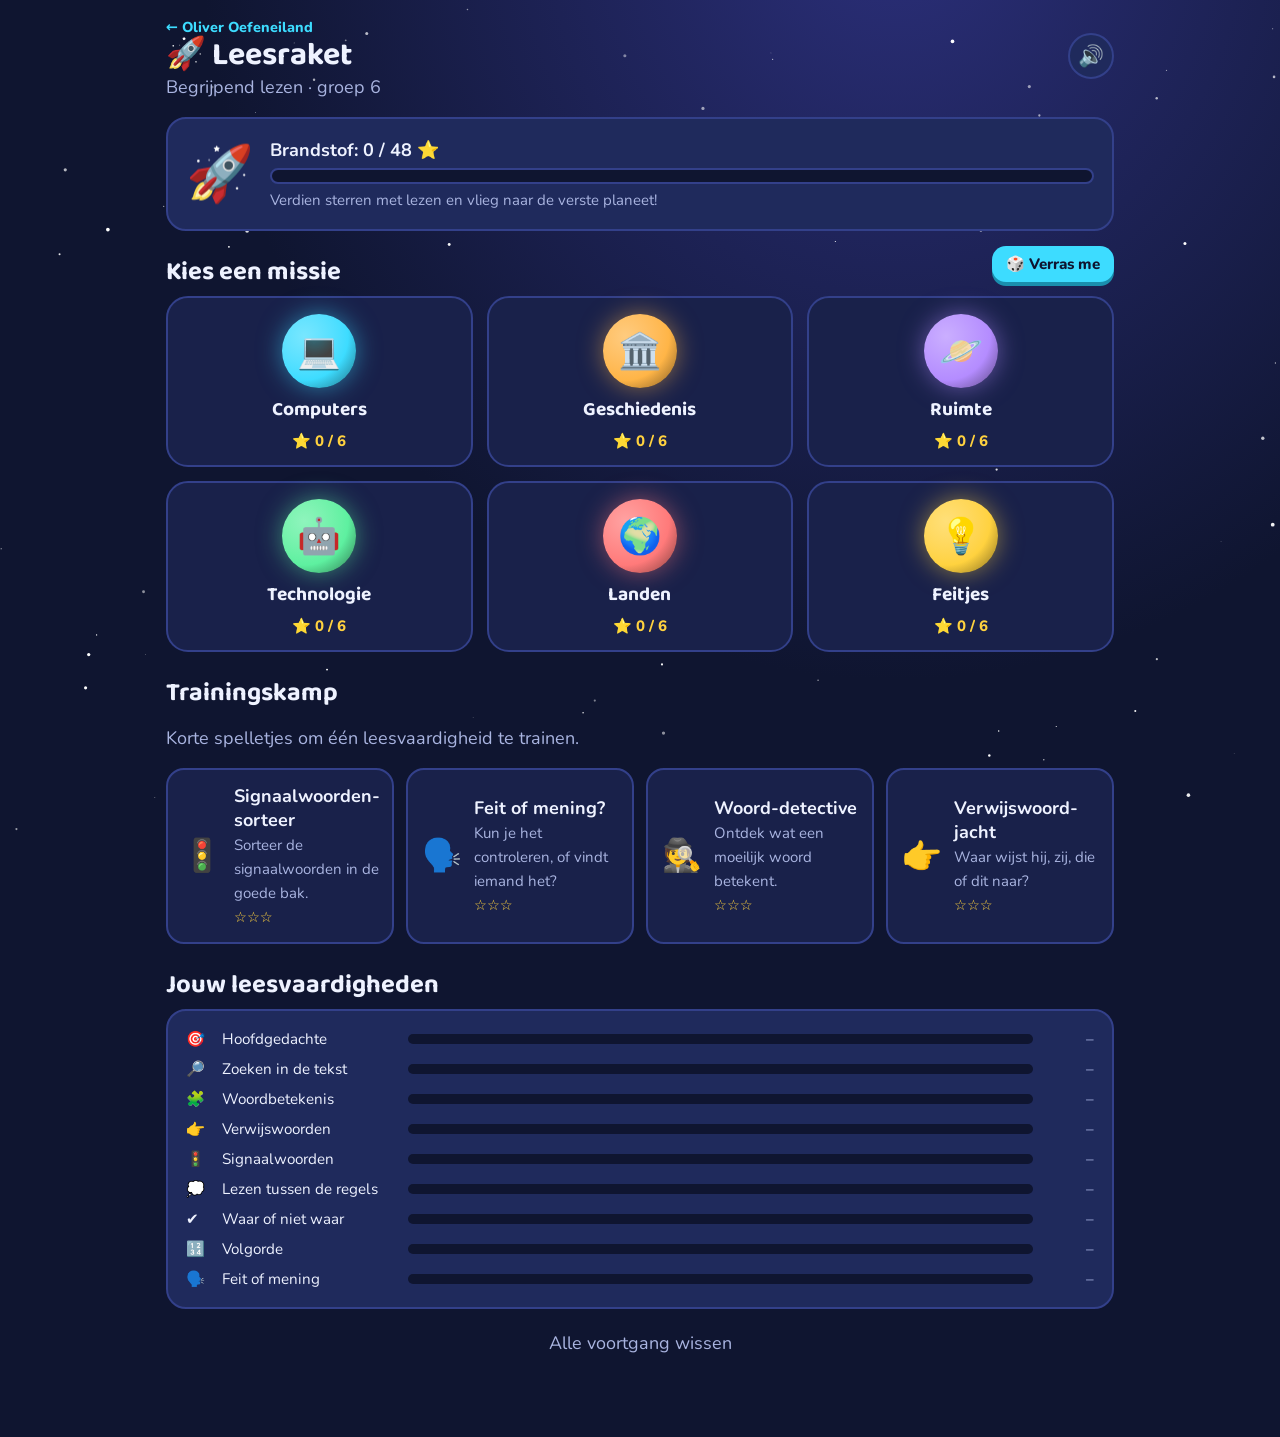
==== begrijpend-lezen-groep-6/index.html @ 2e1a2558 "Voeg Oliver school project toe Begrijpend lezen groep 6, Kapitein van de Polder en de startpagina.  " ====
<!DOCTYPE html>
<html lang="nl">
<head>
  <meta charset="UTF-8">
  <meta name="viewport" content="width=device-width, initial-scale=1, viewport-fit=cover">
  <meta name="theme-color" content="#0f1530">
  <meta name="apple-mobile-web-app-capable" content="yes">
  <title>Leesraket</title>
  <link rel="preconnect" href="https://fonts.googleapis.com">
  <link rel="stylesheet" href="https://fonts.googleapis.com/css2?family=Baloo+2:wght@600;800&family=Nunito:wght@400;700;800&display=swap">
  <link rel="stylesheet" href="style.css">
</head>
<body>
  <canvas id="stars" aria-hidden="true"></canvas>

  <header class="top">
    <div class="wrap top-row">
      <div>
        <a class="home-link" href="../index.html">← Oliver Oefeneiland</a>
        <h1>🚀 Leesraket</h1>
        <p class="sub">Begrijpend lezen · groep 6</p>
      </div>
      <button class="icon-btn" id="soundBtn" title="Geluid aan/uit">🔊</button>
    </div>
  </header>

  <main class="wrap">

    <!-- ===== HOME ===== -->
    <section id="home" class="screen">
      <div class="panel fuel-panel">
        <div class="fuel-rocket" id="fuelRocket">🚀</div>
        <div class="fuel-info">
          <b>Brandstof: <span id="fuelNum">0</span> / <span id="fuelMax">48</span> ⭐</b>
          <div class="fuel-bar"><span id="fuelBar"></span></div>
          <small id="fuelText">Verdien sterren met lezen en vlieg naar de verste planeet!</small>
        </div>
      </div>

      <div class="section-head">
        <h2>Kies een missie</h2>
        <button class="btn small" id="randomBtn">🎲 Verras me</button>
      </div>
      <div class="planets" id="planets"></div>

      <h2>Trainingskamp</h2>
      <p class="muted">Korte spelletjes om één leesvaardigheid te trainen.</p>
      <div class="games" id="games"></div>

      <h2>Jouw leesvaardigheden</h2>
      <div class="panel skills" id="skills"></div>
      <p class="reset-row"><button class="link-btn" id="resetBtn">Alle voortgang wissen</button></p>
    </section>

    <!-- ===== ONDERWERP ===== -->
    <section id="topic" class="screen hidden">
      <button class="link-btn" data-home>← terug naar de missies</button>
      <h2 id="topicTitle"></h2>
      <div class="text-cards" id="textCards"></div>
    </section>

    <!-- ===== LEZEN ===== -->
    <section id="read" class="screen hidden">
      <div class="quiz-head">
        <button class="link-btn" id="readBack">← terug</button>
        <span id="readTopic" class="tag"></span>
      </div>
      <div class="tip-box">
        <b>🧠 Leestip:</b> <span id="readTip"></span>
      </div>
      <article class="tablet" id="readText"></article>
      <div class="actions">
        <button class="btn" id="startQuizBtn">Klaar met lezen · start de missie 🚀</button>
      </div>
    </section>

    <!-- ===== VRAGEN ===== -->
    <section id="quiz" class="screen hidden">
      <div class="quiz-head">
        <button class="link-btn" id="quitBtn">✕ stoppen</button>
        <span id="qCounter">Vraag 1 van 7</span>
        <span id="qStreak" class="streak"></span>
      </div>
      <div class="launch"><div class="launch-track"></div><div id="qRocket" class="launch-rocket">🚀</div><div class="launch-goal" id="qGoal">🪐</div></div>

      <div class="quiz-grid">
        <div class="text-side">
          <button class="btn ghost small text-toggle" id="textToggle">📖 Tekst tonen</button>
          <article class="tablet compact" id="quizText"></article>
        </div>
        <div class="panel q-side">
          <span id="qSkill" class="tag"></span>
          <h3 id="qText" class="question"></h3>
          <div id="qBody"></div>
          <div id="feedback" class="feedback hidden"></div>
          <div class="actions"><button class="btn hidden" id="nextBtn">Volgende ▶</button></div>
        </div>
      </div>
    </section>

    <!-- ===== RESULTAAT ===== -->
    <section id="result" class="screen hidden">
      <div class="panel result">
        <div class="result-emoji" id="resEmoji">🪐</div>
        <h2 id="resTitle">Missie geslaagd!</h2>
        <div class="big-stars" id="resStars"></div>
        <p id="resText"></p>
        <div id="resSkills" class="res-skills"></div>
        <div class="actions center">
          <button class="btn" id="resNext">Volgende missie ▶</button>
          <button class="btn ghost" id="resAgain">Nog een keer</button>
          <button class="btn ghost" data-home>Naar de missies</button>
        </div>
        <h3>Nakijken</h3>
        <ol class="review" id="resReview"></ol>
      </div>
    </section>

    <!-- ===== MINI-SPEL ===== -->
    <section id="game" class="screen hidden">
      <div class="quiz-head">
        <button class="link-btn" data-home>← terug</button>
        <span id="gameTitle"></span>
        <span id="gameCount" class="tag"></span>
      </div>
      <div class="panel" id="gameBody"></div>
    </section>
  </main>

  <div id="confetti" class="confetti" aria-hidden="true"></div>

  <script src="teksten.js"></script>
  <script src="spel.js"></script>
</body>
</html>
---- begrijpend-lezen-groep-6/style.css ----
/* Leesraket – ruimte-thema (bewust één donkere look; de leestekst staat op een lichte 'tablet') */
:root {
  --space: #0f1530;
  --space-2: #19214a;
  --panel: #1f2a5c;
  --panel-line: #33408a;
  --text: #eef2ff;
  --muted: #a9b4e0;
  --cyan: #3ddcff;
  --star: #ffd23f;
  --pink: #ff6ad5;
  --good: #4ee69a;
  --good-bg: rgba(78, 230, 154, .16);
  --bad: #ff6b7a;
  --bad-bg: rgba(255, 107, 122, .16);
  --paper: #fffaf0;
  --ink: #1d2340;
  --mark: #fff0a8;
  --display: "Baloo 2", "Trebuchet MS", system-ui, sans-serif;
  --body: "Nunito", "Trebuchet MS", system-ui, sans-serif;
  color-scheme: dark;
}

* { box-sizing: border-box; }
body {
  margin: 0; min-height: 100vh; font-family: var(--body); font-size: 18px; color: var(--text);
  background: radial-gradient(ellipse at 70% -10%, #2b2f7a 0%, var(--space) 55%) fixed, var(--space);
}
#stars { position: fixed; inset: 0; width: 100%; height: 100%; z-index: -1; }
button, input, a { touch-action: manipulation; -webkit-tap-highlight-color: transparent; }
.hidden { display: none !important; }
.muted { color: var(--muted); }
.wrap { max-width: 980px; margin: 0 auto; padding-inline: 16px; }
main.wrap { padding-block: 4px 60px; }
h1, h2, h3 { font-family: var(--display); line-height: 1.15; text-wrap: balance; }
h2 { font-size: 1.6rem; margin: 26px 0 10px; }

/* ---------- kop ---------- */
.top { padding-block: 14px 4px; }
.top-row { display: flex; justify-content: space-between; align-items: center; gap: 12px; }
.top h1 { margin: 0; font-size: 2rem; }
.sub { margin: 0; color: var(--muted); }
.home-link { color: var(--cyan); text-decoration: none; font-weight: 800; font-size: .9rem; }
.home-link:hover { text-decoration: underline; }
.icon-btn { flex-shrink: 0; width: 46px; height: 46px; border-radius: 50%; border: 2px solid var(--panel-line); background: var(--panel); font-size: 1.3rem; cursor: pointer; }

/* ---------- bouwstenen ---------- */
.panel { background: var(--panel); border: 2px solid var(--panel-line); border-radius: 20px; padding: 18px; }
.btn {
  font: inherit; font-weight: 800; border: none; border-radius: 14px; padding: 12px 20px; cursor: pointer;
  background: var(--cyan); color: var(--space); box-shadow: 0 4px 0 #1a8fae;
}
.btn:active { transform: translateY(3px); box-shadow: 0 1px 0 #1a8fae; }
.btn.ghost { background: transparent; color: var(--cyan); border: 2px solid var(--cyan); box-shadow: none; }
.btn.small { padding: 8px 14px; font-size: .95rem; }
.btn:focus-visible, .link-btn:focus-visible, .opt:focus-visible { outline: 3px solid var(--star); outline-offset: 2px; }
.link-btn { background: none; border: none; color: var(--muted); font: inherit; cursor: pointer; padding: 4px 0; }
.tag { display: inline-block; background: rgba(61, 220, 255, .15); color: var(--cyan); border-radius: 999px; padding: 3px 12px; font-size: .85rem; font-weight: 800; }
.actions { display: flex; flex-wrap: wrap; gap: 10px; justify-content: flex-end; margin-top: 16px; }
.actions.center { justify-content: center; }

/* ---------- home ---------- */
.fuel-panel { display: flex; align-items: center; gap: 16px; margin-top: 10px; }
.fuel-rocket { font-size: 3.4rem; animation: hover 2.4s ease-in-out infinite; }
@keyframes hover { 50% { transform: translateY(-8px) rotate(4deg); } }
.fuel-info { flex: 1; min-width: 0; display: grid; gap: 6px; }
.fuel-bar { height: 16px; border-radius: 99px; background: var(--space); overflow: hidden; border: 2px solid var(--panel-line); }
.fuel-bar span { display: block; height: 100%; width: 0; background: linear-gradient(90deg, var(--star), var(--pink)); transition: width .8s; }
.fuel-info small { color: var(--muted); }

.section-head { display: flex; align-items: center; justify-content: space-between; gap: 10px; flex-wrap: wrap; }
.section-head h2 { margin-bottom: 10px; }
.planets { display: grid; grid-template-columns: repeat(3, 1fr); gap: 14px; }
.planet {
  position: relative; font: inherit; color: inherit; cursor: pointer; text-align: center;
  background: var(--space-2); border: 2px solid var(--panel-line); border-radius: 22px; padding: 16px 10px 14px;
  display: grid; gap: 6px; justify-items: center; transition: transform .15s, border-color .15s;
}
.planet:hover { transform: translateY(-4px); border-color: var(--pc); }
.planet-ball {
  width: 74px; height: 74px; border-radius: 50%; display: grid; place-items: center; font-size: 2.2rem;
  background: radial-gradient(circle at 30% 30%, color-mix(in srgb, var(--pc) 70%, white), var(--pc) 60%, color-mix(in srgb, var(--pc) 50%, black));
  box-shadow: 0 0 24px color-mix(in srgb, var(--pc) 50%, transparent);
}
.planet b { font-family: var(--display); font-size: 1.2rem; }
.planet small { color: var(--star); font-weight: 800; }

.games { display: grid; grid-template-columns: repeat(auto-fill, minmax(210px, 1fr)); gap: 12px; }
.game-tile {
  font: inherit; color: inherit; text-align: left; cursor: pointer; display: flex; gap: 12px; align-items: center;
  background: var(--space-2); border: 2px solid var(--panel-line); border-radius: 18px; padding: 14px;
}
.game-tile:hover { border-color: var(--cyan); }
.game-tile .ge { font-size: 2rem; }
.game-tile b { display: block; }
.game-tile small { color: var(--muted); }
.game-tile .gs { color: var(--star); font-weight: 800; font-size: .9rem; }

.skills { display: grid; gap: 10px; }
.skill-row { display: grid; grid-template-columns: 1.6rem minmax(0, 11rem) 1fr 3.2rem; gap: 10px; align-items: center; font-size: .95rem; }
.skill-row .bar { height: 10px; background: var(--space); border-radius: 99px; overflow: hidden; }
.skill-row .bar span { display: block; height: 100%; background: var(--good); border-radius: 99px; }
.skill-row .pct { text-align: right; color: var(--muted); font-variant-numeric: tabular-nums; }
.reset-row { text-align: center; }

/* ---------- onderwerp ---------- */
.text-cards { display: grid; gap: 14px; }
.text-card {
  font: inherit; color: inherit; text-align: left; cursor: pointer; display: flex; align-items: center; gap: 16px;
  background: var(--panel); border: 2px solid var(--panel-line); border-radius: 20px; padding: 16px;
}
.text-card:hover { border-color: var(--cyan); }
.text-card .te { font-size: 2.6rem; }
.text-card b { font-family: var(--display); font-size: 1.3rem; display: block; }
.text-card small { color: var(--star); font-weight: 800; }
.text-card .go { margin-left: auto; color: var(--cyan); font-weight: 800; white-space: nowrap; }

/* ---------- lezen ---------- */
.quiz-head { display: flex; justify-content: space-between; align-items: center; gap: 10px; color: var(--muted); font-weight: 800; margin: 6px 0 10px; }
.tip-box { background: rgba(255, 210, 63, .12); border: 2px dashed rgba(255, 210, 63, .5); border-radius: 14px; padding: 10px 14px; margin-bottom: 12px; }
.tablet {
  background: var(--paper); color: var(--ink); border-radius: 18px; padding: 22px 24px;
  box-shadow: 0 0 0 6px #2a3470, 0 14px 40px rgba(0, 0, 0, .45); line-height: 1.7; font-size: 1.12rem;
}
.tablet h2 { margin: 0 0 12px; color: var(--ink); font-size: 1.7rem; display: flex; gap: 10px; align-items: center; }
.tablet p { margin: 0 0 14px; max-width: 65ch; position: relative; padding-left: 26px; }
.tablet p::before {
  content: attr(data-n); position: absolute; left: 0; top: .3em; width: 18px; height: 18px; border-radius: 50%;
  background: #e2e6f7; color: #56608f; font-size: .7rem; font-weight: 800; display: grid; place-items: center; line-height: 1;
}
.zin { border-radius: 6px; transition: background .15s; }
.tablet.pick .zin { cursor: pointer; background: #e2f5fd; border-bottom: 2px dashed #1aa7cf; box-decoration-break: clone; -webkit-box-decoration-break: clone; }
.tablet.pick .zin:hover { background: var(--mark); }
.zin.good { background: #b8f5d2 !important; }
.zin.bad { background: #ffc9cf !important; }

/* ---------- vragen ---------- */
.launch { position: relative; height: 44px; margin-bottom: 14px; }
.launch-track { position: absolute; left: 0; right: 0; top: 50%; height: 4px; transform: translateY(-50%); background: repeating-linear-gradient(90deg, var(--panel-line) 0 10px, transparent 10px 18px); }
.launch-rocket { position: absolute; top: 2px; left: 0; font-size: 1.9rem; transform: rotate(45deg); transition: left .6s cubic-bezier(.3, 1.4, .5, 1); }
.launch-goal { position: absolute; right: 0; top: 0; font-size: 2rem; }
.streak { color: var(--star); }

.quiz-grid { display: grid; grid-template-columns: minmax(0, 1fr) minmax(0, 1fr); gap: 18px; align-items: start; }
.text-side { position: sticky; top: 10px; max-height: calc(100vh - 20px); overflow: auto; border-radius: 18px; padding: 6px; }
.text-toggle { display: none; }
.tablet.compact { font-size: 1rem; padding: 18px; line-height: 1.6; }
.tablet.compact h2 { font-size: 1.3rem; }
.question { font-size: 1.3rem; margin: 10px 0 14px; line-height: 1.35; font-family: var(--body); font-weight: 800; }
.question b { color: var(--star); }

.options { display: grid; gap: 10px; }
.opt {
  display: flex; align-items: center; gap: 12px; text-align: left; font: inherit; color: inherit; cursor: pointer;
  background: var(--space-2); border: 2px solid var(--panel-line); border-radius: 14px; padding: 12px 14px; transition: transform .1s, border-color .1s;
}
.opt:hover:not(:disabled) { border-color: var(--cyan); transform: translateX(4px); }
.opt .letter { flex-shrink: 0; width: 32px; height: 32px; border-radius: 50%; background: var(--cyan); color: var(--space); display: grid; place-items: center; font-weight: 800; }
.opt:disabled { cursor: default; }
.opt.correct { border-color: var(--good); background: var(--good-bg); }
.opt.correct .letter { background: var(--good); }
.opt.wrong { border-color: var(--bad); background: var(--bad-bg); animation: shake .35s; }
.opt.wrong .letter { background: var(--bad); }
.tf-row { display: grid; grid-template-columns: repeat(3, 1fr); gap: 8px; }
.tf-row .opt { justify-content: center; text-align: center; padding: 14px 8px; font-weight: 800; }
.statement { background: var(--paper); color: var(--ink); border-radius: 14px; padding: 14px 16px; font-weight: 800; margin-bottom: 12px; }
.pick-hint { color: var(--cyan); font-weight: 800; }
@keyframes shake { 25% { transform: translateX(-6px); } 75% { transform: translateX(6px); } }

.order-done { padding-left: 24px; margin: 4px 0 12px; display: grid; gap: 6px; }
.order-done li { background: var(--good-bg); border: 2px solid var(--good); border-radius: 12px; padding: 8px 12px; font-weight: 800; animation: pop .25s; }
@keyframes pop { from { transform: scale(.9); opacity: 0; } }

.feedback { margin-top: 14px; padding: 12px 16px; border-radius: 14px; line-height: 1.45; animation: pop .2s; }
.feedback.good { background: var(--good-bg); border-left: 6px solid var(--good); }
.feedback.bad { background: var(--bad-bg); border-left: 6px solid var(--bad); }
.feedback .big { display: block; font-size: 1.15rem; font-weight: 800; margin-bottom: 2px; }
.feedback .tip { display: block; margin-top: 6px; color: var(--muted); font-size: .95rem; }

/* ---------- resultaat ---------- */
.result { text-align: center; margin-top: 10px; }
.result-emoji { font-size: 4.5rem; animation: hover 2s ease-in-out infinite; }
.result h2 { margin-top: 4px; }
.big-stars { font-size: 2.6rem; letter-spacing: 6px; color: var(--star); }
.res-skills { display: flex; flex-wrap: wrap; gap: 8px; justify-content: center; margin: 10px 0; }
.res-skills span { border-radius: 999px; padding: 4px 12px; font-weight: 800; font-size: .9rem; }
.res-skills .ok { background: var(--good-bg); color: var(--good); }
.res-skills .no { background: var(--bad-bg); color: var(--bad); }
.review { text-align: left; padding-left: 22px; line-height: 1.45; }
.review li { margin-bottom: 10px; }
.review .ans { color: var(--muted); font-size: .95rem; }

/* ---------- mini-spellen ---------- */
.sort-card {
  margin: 6px auto 16px; max-width: 440px; background: var(--paper); color: var(--ink); border-radius: 16px;
  padding: 18px; text-align: center; font-size: 1.35rem; font-weight: 800; animation: pop .25s;
}
.sort-card small { display: block; font-size: .95rem; color: #c0283a; margin-top: 6px; }
.bins { display: grid; grid-template-columns: repeat(2, 1fr); gap: 10px; }
.bin {
  font: inherit; color: inherit; cursor: pointer; min-height: 96px; padding: 10px 8px;
  background: var(--space-2); border: 2px dashed var(--panel-line); border-radius: 16px;
  display: flex; flex-direction: column; align-items: center; gap: 6px;
}
.bin b { font-size: 1.05rem; }
.bin-items { display: flex; flex-wrap: wrap; gap: 4px; justify-content: center; }
.bin-items span { background: var(--good-bg); color: var(--good); border-radius: 999px; padding: 1px 8px; font-size: .8rem; font-weight: 800; }
.bin.flash { border-color: var(--good); background: var(--good-bg); }
.bin.shake { border-color: var(--bad); animation: shake .35s; }
.game-intro { text-align: center; }
.game-intro .ge { font-size: 4rem; }

/* ---------- confetti ---------- */
.confetti { position: fixed; inset: 0; pointer-events: none; overflow: hidden; z-index: 50; }
.confetti span { position: absolute; top: -40px; font-size: 1.6rem; animation: fall 1.8s ease-in forwards; }
@keyframes fall { to { transform: translateY(110vh) rotate(540deg); opacity: .5; } }

/* ---------- telefoon ---------- */
@media (max-width: 820px) {
  .quiz-grid { grid-template-columns: 1fr; }
  .text-side { position: static; max-height: none; overflow: visible; padding: 0; }
  .text-toggle { display: inline-block; margin-bottom: 10px; }
  .text-side.closed .tablet { display: none; }
}
@media (max-width: 560px) {
  body { font-size: 16px; }
  .top h1 { font-size: 1.6rem; }
  h2 { font-size: 1.35rem; }
  .panel { padding: 14px; }
  .tablet { padding: 16px 14px; font-size: 1.05rem; }
  .tablet p { padding-left: 22px; }
  .planets { grid-template-columns: repeat(2, 1fr); gap: 10px; }
  .planet-ball { width: 60px; height: 60px; font-size: 1.8rem; }
  .skill-row { grid-template-columns: 1.4rem minmax(0, 1fr) 4rem 2.8rem; gap: 6px; font-size: .85rem; }
  .question { font-size: 1.15rem; }
  .tf-row .opt { font-size: .9rem; padding: 12px 4px; }
  .actions .btn { flex: 1 1 auto; }
  .text-card { padding: 12px; gap: 10px; }
  .text-card .te { font-size: 2rem; }
  .text-card .go { display: none; }
  .fuel-rocket { font-size: 2.6rem; }
}
@media (prefers-reduced-motion: reduce) { * { animation: none !important; transition: none !important; } }
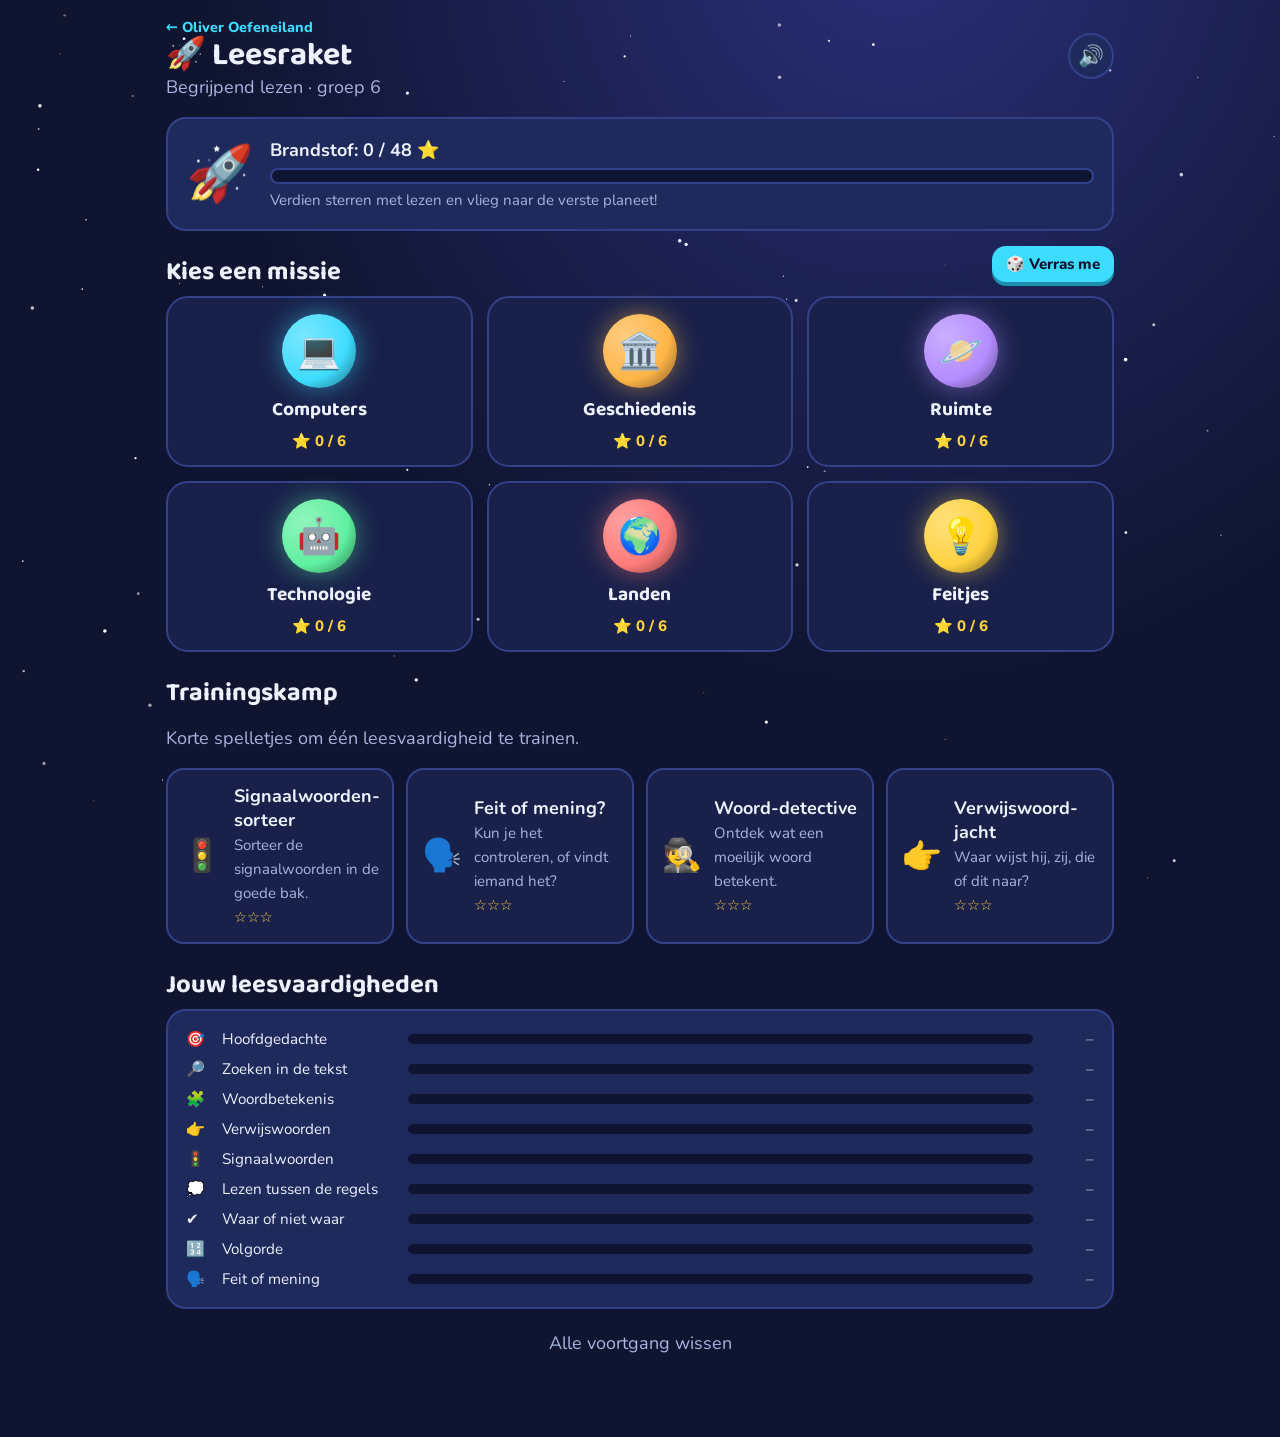
==== commit a13c820f: "Zet versienummers achter scripts en stylesheets tegen oude versies uit de cache Co-Authored-By: Clau" ====
--- a/begrijpend-lezen-groep-6/index.html
+++ b/begrijpend-lezen-groep-6/index.html
@@ -8,7 +8,7 @@
   <title>Leesraket</title>
   <link rel="preconnect" href="https://fonts.googleapis.com">
   <link rel="stylesheet" href="https://fonts.googleapis.com/css2?family=Baloo+2:wght@600;800&family=Nunito:wght@400;700;800&display=swap">
-  <link rel="stylesheet" href="style.css">
+  <link rel="stylesheet" href="style.css?v=1d219c6f">
 </head>
 <body>
   <canvas id="stars" aria-hidden="true"></canvas>
@@ -129,7 +129,7 @@
 
   <div id="confetti" class="confetti" aria-hidden="true"></div>
 
-  <script src="teksten.js"></script>
-  <script src="spel.js"></script>
+  <script src="teksten.js?v=31384274"></script>
+  <script src="spel.js?v=98f70c43"></script>
 </body>
 </html>
